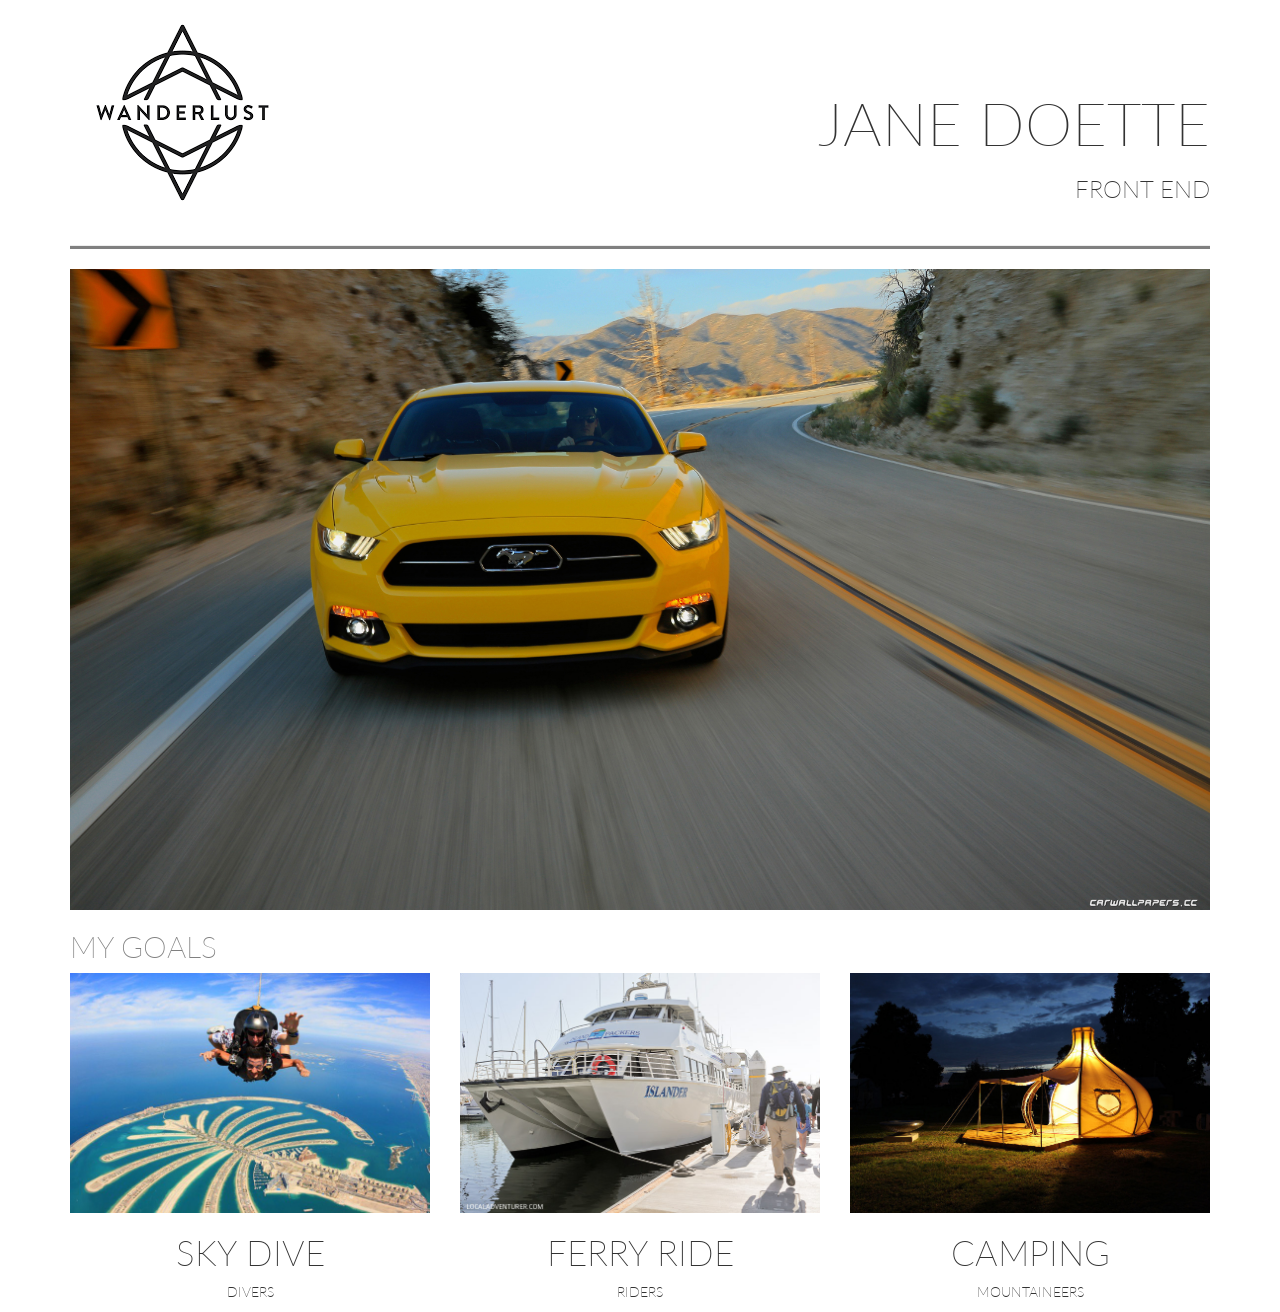
==== project-4[Portfolio-Site]/proj3.html @ 35778e31 "p 4" ====
<!DOCTYPE html>
<html>
	<head>
        <title>project3</title>
        <meta charset="utf-8">
        <meta http-equiv="X-UA-compatible" content="IE=edge">
		<meta name="viewport" content="width-device-width, initial-scale=1">
			<link href="https://fonts.googleapis.com/css?family=Lato:100,300" rel="stylesheet" type="text/css">
				<link rel="stylesheet" href="https://maxcdn.bootstrapcdn.com/bootstrap/3.3.7/css/bootstrap.min.css">
					<link rel="stylesheet" href="style.css" >
    </head>
					<body>
						<div class="container">
							<header class="row">
								<div class="col-md-6">
									<img  src="logo.png" alt="udacity" class="img-responsive">
									</div>
									<div class="col-md-6 text-right text-uppercase">
										<h1 class="text-thin title-super margin-90"> jane doette </h1>
										<h3 class="text-thin"> front end </h3>
									</div>
								</header>
								<div class= "row">
									<div class="col-md-12">
										<hr>
										</div>
									</div>
									<div class= "row">
										<div class="col-md-12">
											<img src="c.jpg" alt="udacity" class="img-responsive">
											</div>
										</div>
										<div class= "row">
											<div class="col-md-12">
												<h2 class="text-muted "> MY GOALS </h2>
											</div>
										</div>
										<footer class= "row text-center">
											<div class="col-md-4">
												<img src="18.jpg" alt="udacity" class="img-responsive">
													<h3 class="text-uppercase project-title"> Sky Dive </h3>
													<p> DIVERS </p>
												</div>
												<div class="col-md-4">
													<img src="21.jpg" alt="udacity" class="img-responsive">
														<h3 class="text-uppercase project-title"> Ferry Ride </h3>
														<p> RIDERS </p>
													</div>
													<div class="col-md-4">
														<img src="19.jpg" alt="udacity" class="img-responsive">
															<h3 class="text-uppercase project-title"> Camping </h3>
															<p> MOUNTAINEERS</p>
														</div>
													</footer>
												</div>
											</body>
										</html>
---- project-4[Portfolio-Site]/style.css ----
body{
	font-family: 'Lato' ,sans-serif;
	font-weight:300;
	margin-right:auto;
	margin-left:auto;
	
   }

.text-muted{
	
	color:grey;
}

.text-thin,p,h3,h2{
font-weight:200;
}

.margin-90{
    margin-top:90px;
}

.title-super{
	
	font-size:60px;
}


.text-center{
   text-align:center;
}
hr{
    background-color:grey;
height:3px;
}

.project-title {
    font-size: 35px;
}
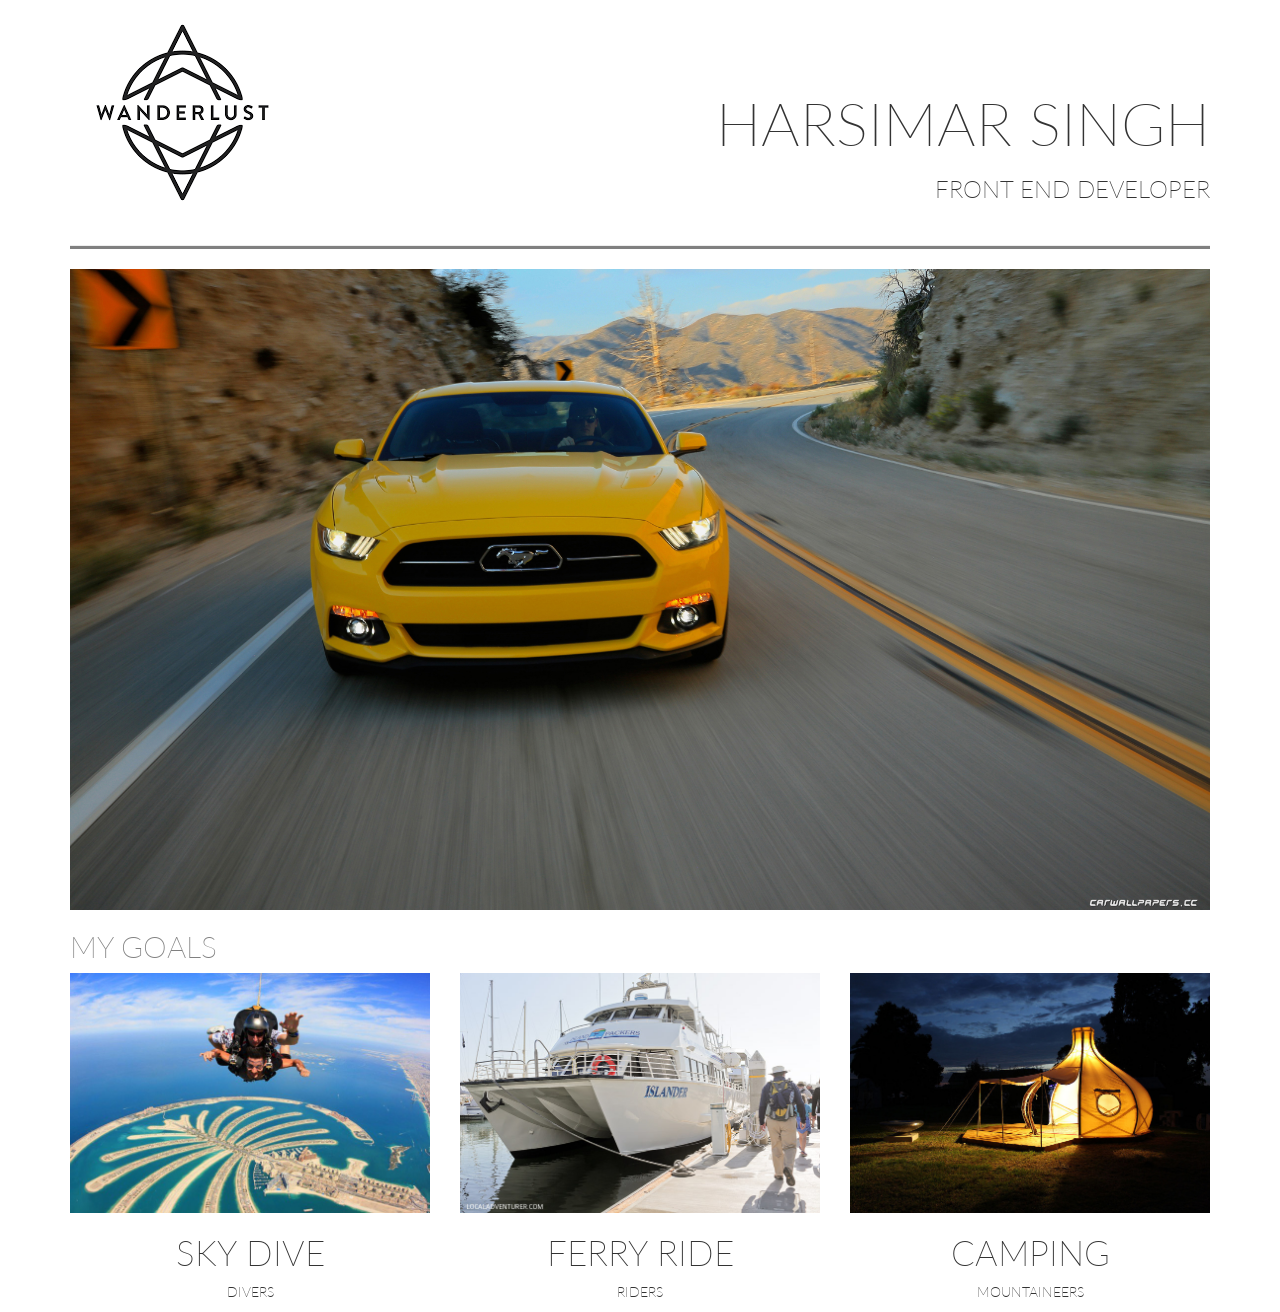
==== commit 4c1c55a7: "readme updated" ====
--- a/project-4[Portfolio-Site]/proj3.html
+++ b/project-4[Portfolio-Site]/proj3.html
@@ -16,8 +16,8 @@
 									<img  src="logo.png" alt="udacity" class="img-responsive">
 									</div>
 									<div class="col-md-6 text-right text-uppercase">
-										<h1 class="text-thin title-super margin-90"> jane doette </h1>
-										<h3 class="text-thin"> front end </h3>
+										<h1 class="text-thin title-super margin-90"> Harsimar Singh </h1>
+										<h3 class="text-thin"> Front End Developer </h3>						
 									</div>
 								</header>
 								<div class= "row">
